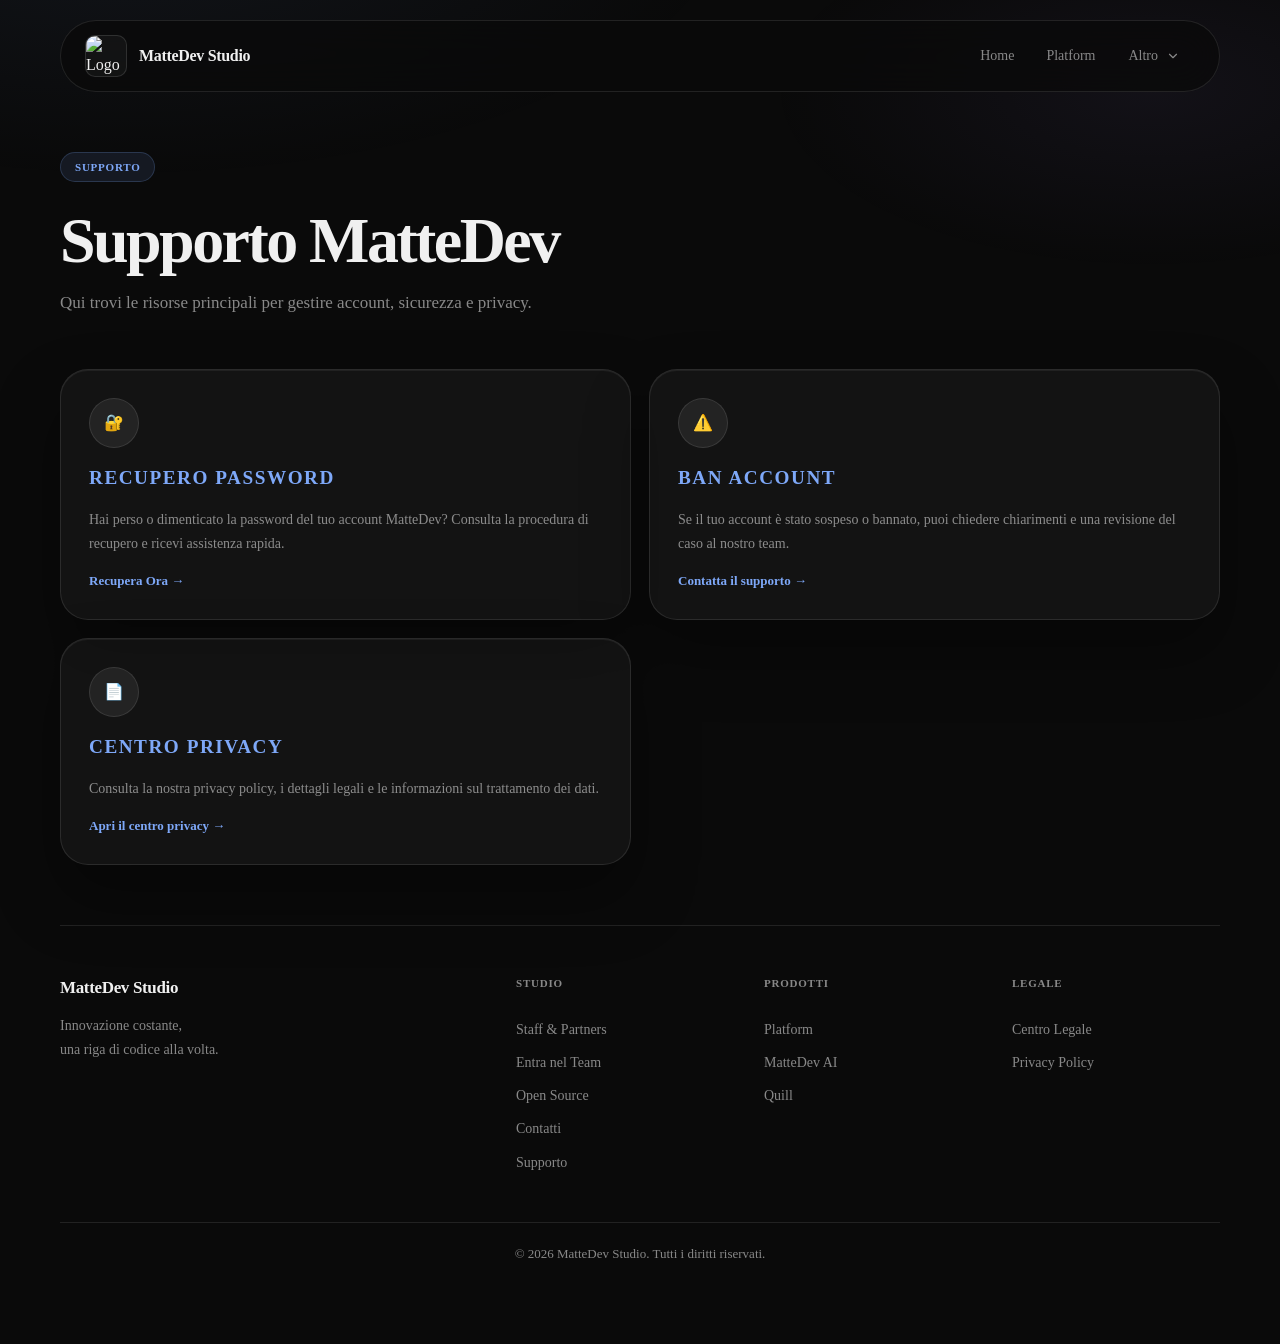
==== support/index.html @ 7cbbc3b3 "General Update" ====
<!DOCTYPE html>
<html lang="it">
<head>
    <meta charset="UTF-8">
    <meta name="viewport" content="width=device-width, initial-scale=1.0">
    <title>Supporto | MatteDev Studio</title>
    <meta name="description" content="Supporto MatteDev Studio: recupero password, Ban Account e Centro Privacy.">
    <link rel="stylesheet" href="/media/style.css">
</head>
<body>
    <nav class="site-nav" aria-label="Navigazione principale">
        <div class="nav-logo" aria-label="MatteDev Studio home">
            <a href="/index.html" class="nav-brand-link" aria-label="Torna alla home di MatteDev Studio">
                <img src="https://media.mattedev.com/img/mlogo.jpg" alt="Logo MatteDev Studio" class="nav-brand-logo" loading="eager">
            </a>
            <span class="nav-brand-text">MatteDev Studio</span>
        </div>
        <div class="nav-links">
            <a href="/index.html">Home</a>
            <a href="https://platform.mattedev.com" target="_blank" rel="noopener noreferrer">Platform</a>
            <details class="nav-dropdown">
                <summary class="nav-dropdown-trigger">
                    <span>Altro</span>
                    <svg class="nav-dropdown-icon" viewBox="0 0 24 24" fill="none" aria-hidden="true">
                        <path d="M6 9l6 6 6-6" stroke="currentColor" stroke-width="2" stroke-linecap="round" stroke-linejoin="round"/>
                    </svg>
                </summary>
                <div class="nav-dropdown-menu">
                    <a href="/pages/servizi.html">Servizi</a>
                    <a href="/pages/staff.html">Staff & Partners</a>
                    <a href="/pages/staffapp.html">Lavora con noi</a>
                    <a href="/pages/contatti.html">Contatti</a>
                    <a href="/support/">Supporto</a>
                </div>
            </details>
        </div>
    </nav>

    <div class="page-shell">
        <main class="support-page">
            <section class="support-hero">
                <span class="kicker">Supporto</span>
                <h1>Supporto MatteDev</h1>
                <p>Qui trovi le risorse principali per gestire account, sicurezza e privacy.</p>
            </section>

            <section class="support-grid">
                <article class="support-card">
                    <span class="support-icon">🔐</span>
                    <h3>Recupero Password</h3>
                    <p>Hai perso o dimenticato la password del tuo account MatteDev? Consulta la procedura di recupero e ricevi assistenza rapida.</p>
                    <a href="https://recovery.mattedev.com/" target="_blank" rel="noopener noreferrer" class="support-link">Recupera Ora →</a>
                </article>

                <article class="support-card">
                    <span class="support-icon">⚠️</span>
                    <h3>Ban Account</h3>
                    <p>Se il tuo account è stato sospeso o bannato, puoi chiedere chiarimenti e una revisione del caso al nostro team.</p>
                    <a href="mailto:official@mattedev.com?subject=Ban%20Account" class="support-link">Contatta il supporto →</a>
                </article>

                <article class="support-card">
                    <span class="support-icon">📄</span>
                    <h3>Centro Privacy</h3>
                    <p>Consulta la nostra privacy policy, i dettagli legali e le informazioni sul trattamento dei dati.</p>
                    <a href="https://privacy.mattedev.com/" target="_blank" rel="noopener noreferrer" class="support-link">Apri il centro privacy →</a>
                </article>
            </section>
        </main>

        <footer class="footer">
            <div class="footer-inner">
                <div class="footer-brand">
                    <div class="footer-logo">MatteDev Studio</div>
                    <p>Innovazione costante,<br>una riga di codice alla volta.</p>
                </div>
                <div class="footer-links-col">
                    <span class="footer-col-title">Studio</span>
                    <a href="/pages/staff.html">Staff & Partners</a>
                    <a href="/pages/staffapp.html">Entra nel Team</a>
                    <a href="https://open.mattedev.com" target="_blank">Open Source</a>
                    <a href="/pages/contatti.html">Contatti</a>
                    <a href="/support/">Supporto</a>
                </div>
                <div class="footer-links-col">
                    <span class="footer-col-title">Prodotti</span>
                    <a href="https://platform.mattedev.com" target="_blank">Platform</a>
                    <a href="https://ai.mattedev.com" target="_blank">MatteDev AI</a>
                    <a href="https://quill.mattedev.com" target="_blank">Quill</a>
                </div>
                <div class="footer-links-col">
                    <span class="footer-col-title">Legale</span>
                    <a href="https://privacy.mattedev.com/" target="_blank">Centro Legale</a>
                    <a href="https://privacy.mattedev.com/privacy.html" target="_blank">Privacy Policy</a>
                </div>
            </div>
            <div class="footer-bottom">
                <p>&copy; 2026 MatteDev Studio. Tutti i diritti riservati.</p>
            </div>
        </footer>
    </div>
</body>
</html>
---- media/style.css ----
/* ═══════════════════════════════════════════════════════
   MatteDev Studio — style.css
   ═══════════════════════════════════════════════════════ */

@import url('./fonts/fonts.css');

/* ── Variables ── */
:root {
    --bg:            #0a0a0a;
    --surface:       rgba(255,255,255,0.04);
    --surface-hover: rgba(255,255,255,0.07);
    --border:        rgba(255,255,255,0.10);
    --border-hover:  rgba(255,255,255,0.20);
    --text:          #f0f0f0;
    --muted:         rgba(240,240,240,0.55);
    --accent:        #7ea8f8;       /* blue-ish */
    --accent-glow:   rgba(126,168,248,0.15);
    --purple:        #a78bfa;
    --purple-glow:   rgba(167,139,250,0.12);
    --green:         #4ade80;
    --radius-sm:     12px;
    --radius-md:     20px;
    --radius-lg:     28px;
    --radius-xl:     36px;
    --shadow-card:   0 1px 0 rgba(255,255,255,0.06) inset,
                     0 32px 64px rgba(0,0,0,0.36);
    --transition:    0.22s cubic-bezier(.25,.8,.25,1);
}

/* ── Reset ── */
*, *::before, *::after { box-sizing: border-box; margin: 0; padding: 0; }
html { scroll-behavior: smooth; }

body {
    font-family: 'Poppins';
    background: var(--bg);
    color: var(--text);
    line-height: 1.65;
    min-height: 100vh;
    overflow-x: hidden;
    -webkit-font-smoothing: antialiased;
}

/* Subtle grain overlay */
body::before {
    content: "";
    position: fixed;
    inset: 0;
    background:
        radial-gradient(ellipse 80% 50% at 10% -10%, rgba(126,168,248,0.07) 0%, transparent 60%),
        radial-gradient(ellipse 60% 40% at 90% 10%, rgba(167,139,250,0.06) 0%, transparent 50%);
    pointer-events: none;
    z-index: 0;
}

a { color: inherit; text-decoration: none; }

/* ── Layout ── */
.page-shell {
    width: min(1160px, calc(100% - 48px));
    margin: 0 auto;
    padding-bottom: 60px;
    position: relative;
    z-index: 1;
}

/* ══════════════════════════════════════════════
   NAV
══════════════════════════════════════════════ */
.site-nav {
    position: fixed;
    top: 20px;
    left: 50%;
    transform: translateX(-50%);
    width: min(1160px, calc(100% - 48px));
    z-index: 100;
    display: flex;
    justify-content: space-between;
    align-items: center;
    gap: 24px;
    padding: 14px 24px;
    border-radius: 999px;
    background: rgba(10,10,10,0.75);
    backdrop-filter: blur(20px);
    -webkit-backdrop-filter: blur(20px);
    border: 1px solid var(--border);
}

.nav-logo {
    display: flex;
    align-items: center;
    gap: 12px;
    color: var(--text);
}

.nav-brand-link {
    display: inline-flex;
    align-items: center;
    justify-content: center;
    width: 42px;
    height: 42px;
    border-radius: 10px;
    background: rgba(255,255,255,0.04);
    border: 1px solid rgba(255,255,255,0.12);
    overflow: hidden;
    flex-shrink: 0;
}

.nav-brand-logo {
    width: 100%;
    height: 100%;
    object-fit: contain;
    display: block;
}

.nav-brand-text {
    font-size: 16px;
    font-weight: 700;
    letter-spacing: -0.02em;
    color: var(--text);
}

.nav-links { display: flex; align-items: center; gap: 4px; }

.nav-links a {
    color: var(--muted);
    font-size: 14px;
    font-weight: 500;
    padding: 7px 14px;
    border-radius: 999px;
    transition: color var(--transition), background var(--transition);
}

.nav-links a:hover { color: var(--text); background: var(--surface-hover); }
.nav-links a.active { color: var(--text); background: var(--surface); }

.nav-dropdown {
    position: relative;
    display: inline-flex;
    align-items: center;
}

.nav-dropdown-trigger {
    display: flex;
    align-items: center;
    gap: 8px;
    color: var(--muted);
    font-size: 14px;
    font-weight: 500;
    padding: 7px 14px;
    border-radius: 999px;
    border: 1px solid transparent;
    background: transparent;
    cursor: pointer;
    list-style: none;
    transition: color var(--transition), background var(--transition), border-color var(--transition);
}

.nav-dropdown-trigger::-webkit-details-marker { display: none; }

.nav-dropdown-trigger:hover,
.nav-dropdown[open] .nav-dropdown-trigger {
    color: var(--text);
    background: var(--surface-hover);
    border-color: var(--border);
}

.nav-dropdown-icon {
    width: 14px;
    height: 14px;
    transition: transform var(--transition);
}

.nav-dropdown[open] .nav-dropdown-icon {
    transform: rotate(180deg);
}

.nav-dropdown-menu {
    position: absolute;
    top: calc(100% + 12px);
    left: 0;
    min-width: 220px;
    padding: 10px;
    border-radius: var(--radius-sm);
    border: 1px solid var(--border);
    background: rgba(10, 10, 10, 0.96);
    box-shadow: var(--shadow-card);
    backdrop-filter: blur(14px);
    -webkit-backdrop-filter: blur(14px);
    display: flex;
    flex-direction: column;
    gap: 4px;
    z-index: 110;
}

.nav-dropdown-menu a {
    color: var(--muted);
    border-radius: 10px;
    padding: 10px 12px;
    font-size: 13px;
    font-weight: 500;
    transition: color var(--transition), background var(--transition);
}

.nav-dropdown-menu a:hover {
    color: var(--text);
    background: var(--surface-hover);
}

/* ══════════════════════════════════════════════
   MAIN
══════════════════════════════════════════════ */
main {
    display: flex;
    flex-direction: column;
    gap: 24px;
    padding-top: calc(20px + 52px + 40px); /* nav offset */
}

/* ══════════════════════════════════════════════
   HERO
══════════════════════════════════════════════ */
.hero {
    display: flex;
    align-items: center;
    justify-content: center;
    min-height: 520px;
    padding: 60px 0 40px;
}

.hero-content {
    width: min(100%, 780px);
    margin: 0 auto;
    text-align: center;
}

.kicker {
    display: inline-flex;
    align-items: center;
    justify-content: center;
    gap: 8px;
    padding: 5px 14px;
    border-radius: 999px;
    background: rgba(126,168,248,0.10);
    border: 1px solid rgba(126,168,248,0.20);
    color: var(--accent);
    font-size: 11px;
    font-weight: 600;
    letter-spacing: 0.07em;
    text-transform: uppercase;
    margin-bottom: 24px;
}

.hero h1 {
    font-size: clamp(4.2rem, 7vw, 7rem);
    font-weight: 800;
    line-height: 0.9;
    letter-spacing: -0.06em;
    color: var(--text);
    margin-bottom: 26px;
}

.hero h1 em {
    font-style: normal;
    background: linear-gradient(135deg, var(--accent) 0%, var(--purple) 100%);
    -webkit-background-clip: text;
    -webkit-text-fill-color: transparent;
    background-clip: text;
}

.hero-sub {
    margin: 0 auto 28px;
    font-size: 19px;
    color: var(--muted);
    max-width: 52ch;
    line-height: 1.7;
}

.hero-tags {
    display: flex;
    flex-wrap: wrap;
    justify-content: center;
    gap: 8px;
    margin: 0 auto 32px;
    max-width: 560px;
}

.hero-tags span {
    padding: 6px 14px;
    border-radius: 999px;
    border: 1px solid var(--border);
    color: var(--muted);
    font-size: 12px;
    font-weight: 500;
}

.hero-actions {
    display: flex;
    justify-content: center;
    align-items: center;
    gap: 12px;
    flex-wrap: wrap;
}

.btn-primary-hero {
    display: inline-flex;
    align-items: center;
    gap: 8px;
    padding: 14px 28px;
    border-radius: 999px;
    background: var(--text);
    color: var(--bg);
    font-size: 14px;
    font-weight: 600;
    transition: opacity var(--transition), transform var(--transition);
}

.btn-primary-hero:hover { opacity: 0.88; transform: translateY(-2px); }

.btn-ghost-hero {
    display: inline-flex;
    align-items: center;
    padding: 14px 24px;
    border-radius: 999px;
    background: var(--surface);
    border: 1px solid var(--border);
    color: var(--muted);
    font-size: 14px;
    font-weight: 500;
    transition: color var(--transition), border-color var(--transition), transform var(--transition);
}

.btn-ghost-hero:hover { color: var(--text); border-color: var(--border-hover); transform: translateY(-2px); }


/* ══════════════════════════════════════════════
   SPOTLIGHT — Platform
══════════════════════════════════════════════ */
.spotlight-section { display: block; }

.spotlight-card {
    display: block;
    position: relative;
    overflow: hidden;
    padding: 52px 56px;
    border-radius: var(--radius-xl);
    background: linear-gradient(135deg, rgba(126,168,248,0.10) 0%, rgba(167,139,250,0.08) 100%);
    border: 1px solid rgba(126,168,248,0.22);
    box-shadow: var(--shadow-card);
    transition: transform var(--transition), border-color var(--transition);
}

.spotlight-card:hover { transform: translateY(-3px); border-color: rgba(126,168,248,0.35); }

.spotlight-glow {
    position: absolute;
    top: -80px; right: -80px;
    width: 380px; height: 380px;
    background: radial-gradient(circle, rgba(126,168,248,0.14) 0%, transparent 70%);
    pointer-events: none;
}

.spotlight-badge {
    display: inline-flex;
    padding: 5px 14px;
    border-radius: 999px;
    background: rgba(126,168,248,0.14);
    border: 1px solid rgba(126,168,248,0.25);
    color: var(--accent);
    font-size: 11px;
    font-weight: 600;
    letter-spacing: 0.07em;
    text-transform: uppercase;
    margin-bottom: 20px;
}

.spotlight-card h2 {
    font-size: clamp(2.2rem, 4vw, 3.4rem);
    font-weight: 800;
    letter-spacing: -0.04em;
    line-height: 1.05;
    color: var(--text);
    margin-bottom: 16px;
}

.spotlight-card p {
    font-size: 16px;
    color: var(--muted);
    max-width: 58ch;
    margin-bottom: 28px;
    line-height: 1.7;
}

.spotlight-cta {
    display: inline-flex;
    align-items: center;
    gap: 8px;
    padding: 12px 22px;
    border-radius: 999px;
    background: rgba(126,168,248,0.14);
    border: 1px solid rgba(126,168,248,0.28);
    color: var(--accent);
    font-size: 14px;
    font-weight: 600;
    transition: background var(--transition), transform var(--transition);
}

.spotlight-card:hover .spotlight-cta { background: rgba(126,168,248,0.22); transform: translateX(4px); }

/* ══════════════════════════════════════════════
   TWO-COL — Event + Open Source
══════════════════════════════════════════════ */
.two-col-section {
    display: grid;
    grid-template-columns: 1fr 1fr;
    gap: 20px;
}

.accent-card {
    display: flex;
    flex-direction: column;
    gap: 14px;
    padding: 36px;
    border-radius: var(--radius-lg);
    border: 1px solid var(--border);
    background: var(--surface);
    box-shadow: var(--shadow-card);
    transition: transform var(--transition), border-color var(--transition), background var(--transition);
    overflow: hidden;
    position: relative;
}

.accent-card:hover { transform: translateY(-3px); background: var(--surface-hover); border-color: var(--border-hover); }

.event-accent {
    background: linear-gradient(160deg, rgba(167,139,250,0.09) 0%, var(--surface) 60%);
    border-color: rgba(167,139,250,0.18);
}

.event-accent:hover { border-color: rgba(167,139,250,0.32); }

.open-accent {
    background: linear-gradient(160deg, rgba(74,222,128,0.07) 0%, var(--surface) 60%);
    border-color: rgba(74,222,128,0.16);
}

.open-accent:hover { border-color: rgba(74,222,128,0.28); }

.accent-top { display: flex; align-items: center; justify-content: space-between; }

.accent-kicker {
    font-size: 11px;
    font-weight: 600;
    text-transform: uppercase;
    letter-spacing: 0.07em;
    color: var(--muted);
}

.event-countdown-chip {
    padding: 4px 12px;
    border-radius: 999px;
    background: rgba(167,139,250,0.16);
    border: 1px solid rgba(167,139,250,0.28);
    color: var(--purple);
    font-size: 12px;
    font-weight: 700;
    letter-spacing: 0.05em;
}

.oss-chip {
    display: inline-flex;
    align-items: center;
    gap: 5px;
    padding: 4px 12px;
    border-radius: 999px;
    background: rgba(74,222,128,0.12);
    border: 1px solid rgba(74,222,128,0.24);
    color: var(--green);
    font-size: 12px;
    font-weight: 600;
}

.accent-card h3 {
    font-size: clamp(1.4rem, 2.4vw, 2rem);
    font-weight: 700;
    letter-spacing: -0.03em;
    line-height: 1.1;
    color: var(--text);
}

.accent-card p { font-size: 14px; color: var(--muted); line-height: 1.65; flex: 1; }

.accent-cta {
    margin-top: 8px;
    font-size: 13px;
    font-weight: 600;
    color: var(--muted);
    transition: color var(--transition), letter-spacing var(--transition);
}

.event-accent:hover .accent-cta { color: var(--purple); }
.open-accent:hover .accent-cta { color: var(--green); }

/* ══════════════════════════════════════════════
   HORIZONTAL CARD — Staff
══════════════════════════════════════════════ */
.horizontal-card-section { display: block; }

.horizontal-card {
    display: flex;
    align-items: center;
    gap: 24px;
    padding: 28px 32px;
    border-radius: var(--radius-lg);
    background: var(--surface);
    border: 1px solid var(--border);
    box-shadow: var(--shadow-card);
    transition: transform var(--transition), background var(--transition), border-color var(--transition);
}

.horizontal-card:hover { transform: translateY(-2px); background: var(--surface-hover); border-color: var(--border-hover); }

.hcard-icon {
    flex-shrink: 0;
    width: 56px; height: 56px;
    border-radius: var(--radius-md);
    background: var(--surface-hover);
    border: 1px solid var(--border);
    display: flex;
    align-items: center;
    justify-content: center;
    color: var(--muted);
}

.hcard-body { flex: 1; min-width: 0; }

.hcard-kicker {
    display: block;
    font-size: 11px;
    font-weight: 600;
    text-transform: uppercase;
    letter-spacing: 0.07em;
    color: var(--muted);
    margin-bottom: 4px;
}

.hcard-body h3 {
    font-size: 1.35rem;
    font-weight: 700;
    letter-spacing: -0.02em;
    color: var(--text);
    margin-bottom: 4px;
}

.hcard-body p { font-size: 14px; color: var(--muted); }

.hcard-arrow {
    flex-shrink: 0;
    width: 44px; height: 44px;
    border-radius: 50%;
    background: var(--surface-hover);
    border: 1px solid var(--border);
    display: flex;
    align-items: center;
    justify-content: center;
    color: var(--muted);
    transition: background var(--transition), color var(--transition), border-color var(--transition), transform var(--transition);
}

.horizontal-card:hover .hcard-arrow {
    background: rgba(255,255,255,0.10);
    border-color: var(--border-hover);
    color: var(--text);
    transform: translateX(4px);
}

/* ══════════════════════════════════════════════
   STORY / TIMELINE CARD
══════════════════════════════════════════════ */
.story-section {
    display: block;
}

.story-card {
    min-height: 330px;
    border-radius: 28px;
    border: 1px solid var(--border);
    background: linear-gradient(135deg, rgba(22,24,30,0.96) 0%, rgba(10,12,16,0.95) 100%);
    box-shadow: var(--shadow-card);
    padding: 34px 44px;
    position: relative;
    overflow: hidden;
}

.story-badge {
    position: relative;
    display: inline-flex;
    align-items: center;
    justify-content: center;
    padding: 6px 14px;
    border-radius: 10px;
    background: rgba(126,168,248,0.14);
    border: 1px solid rgba(126,168,248,0.30);
    color: var(--accent);
    font-size: 11px;
    font-weight: 700;
    letter-spacing: 0.08em;
    text-transform: uppercase;
}

.story-layout {
    position: relative;
    display: grid;
    grid-template-columns: minmax(430px, 2fr) minmax(260px, 1fr);
    align-items: center;
    gap: 40px;
    margin-top: 20px;
}

.story-content {
    max-width: 620px;
}

.story-content h2 {
    font-size: clamp(2.75rem, 4vw, 3.8rem);
    font-weight: 800;
    line-height: 1.14;
    letter-spacing: -0.04em;
    color: var(--text);
    margin-bottom: 14px;
}

.story-content p {
    font-size: 17px;
    line-height: 1.55;
    color: var(--muted);
    max-width: 620px;
}

.story-button {
    display: inline-flex;
    align-items: center;
    justify-content: center;
    width: fit-content;
    margin-top: 22px;
    padding: 12px 22px;
    border-radius: 999px;
    background: var(--text);
    color: var(--bg);
    font-size: 13px;
    font-weight: 800;
    transition: transform var(--transition), opacity var(--transition), background var(--transition);
}

.story-button:hover {
    opacity: 0.88;
    transform: translateY(-2px);
}

.story-image {
    min-height: 190px;
    max-width: 320px;
    border-radius: 22px;
    border: 2px solid var(--text);
    background: transparent;
    display: flex;
    align-items: center;
    justify-content: center;
    color: var(--muted);
    font-size: 13px;
    font-weight: 500;
    opacity: 0.85;
}

.story-image img {
    width: 100%;
    max-width: 280px;
    height: auto;
    object-fit: cover;
    border-radius: 14px;
}

.story-image span {
    text-align: center;
}

/* ══════════════════════════════════════════════
   CONTACT + SUPPORT
══════════════════════════════════════════════ */
.contact-page,
.support-page {
    display: flex;
    flex-direction: column;
    gap: 20px;
}

.contact-hero,
.support-hero {
    padding: 40px 0 10px;
}

.contact-hero h1,
.support-hero h1 {
    font-size: clamp(3rem, 5vw, 4.8rem);
    color: var(--text);
    font-weight: 800;
    letter-spacing: -0.04em;
    line-height: 1.1;
}

.contact-hero p,
.support-hero p {
    color: var(--muted);
    font-size: 17px;
    line-height: 1.7;
    max-width: 720px;
    margin-top: 12px;
}

.contact-grid,
.support-grid {
    display: grid;
    grid-template-columns: repeat(2, minmax(0, 1fr));
    gap: 18px;
    margin-top: 22px;
}

.contact-card,
.support-card {
    padding: 28px;
    border-radius: var(--radius-lg);
    border: 1px solid var(--border);
    background: var(--surface);
    box-shadow: var(--shadow-card);
}

.contact-label,
.support-card h3 {
    color: var(--accent);
    font-size: 12px;
    font-weight: 800;
    letter-spacing: 0.08em;
    text-transform: uppercase;
}

.contact-card p,
.support-card p {
    color: var(--muted);
    font-size: 14px;
    line-height: 1.7;
}

.contact-mail {
    display: block;
    color: var(--text);
    font-size: clamp(1.4rem, 2vw, 2rem);
    font-weight: 700;
    margin: 14px 0;
}

.contact-actions {
    display: flex;
    align-items: center;
    flex-wrap: wrap;
    gap: 12px;
    margin-top: 22px;
}

.support-card {
    display: flex;
    flex-direction: column;
    gap: 14px;
}

.support-icon {
    width: 50px;
    height: 50px;
    border-radius: 50%;
    display: flex;
    align-items: center;
    justify-content: center;
    background: var(--surface-hover);
    border: 1px solid var(--border);
}

.support-card h3 {
    font-size: 1.2rem;
}

.support-link {
    color: var(--accent);
    font-weight: 700;
    font-size: 13px;
    margin-top: auto;
}

.error-lookup {
    display: flex;
    flex-wrap: wrap;
    align-items: center;
    gap: 12px;
    margin-top: 20px;
    color: var(--muted);
}

.error-lookup-title {
    font-weight: 700;
    color: var(--text);
}

.error-lookup-grid {
    display: flex;
    gap: 12px;
    flex-wrap: wrap;
}

.error-lookup-grid a {
    padding: 8px 14px;
    border-radius: 999px;
    border: 1px solid var(--border);
    background: var(--surface);
    color: var(--muted);
}

.error-lookup-grid a:hover {
    color: var(--text);
}

/* ══════════════════════════════════════════════
   ERROR / SUPPORT LOOKUP
══════════════════════════════════════════════ */
.error-lookup {
    display: flex;
    flex-wrap: wrap;
    align-items: center;
    gap: 14px;
    margin-top: 22px;
}

.error-lookup-title {
    color: var(--text);
    font-size: 14px;
    font-weight: 700;
}

.error-lookup-grid {
    display: flex;
    flex-wrap: wrap;
    gap: 12px;
}

.error-lookup-card {
    display: flex;
    align-items: center;
    gap: 8px;
    padding: 10px 14px;
    border-radius: 18px;
    background: var(--surface);
    border: 1px solid var(--border);
    color: var(--muted);
    font-size: 13px;
    font-weight: 700;
    transition: transform var(--transition), border-color var(--transition), color var(--transition), background var(--transition);
}

.error-lookup-card:hover {
    color: var(--text);
    background: var(--surface-hover);
    border-color: var(--border-hover);
    transform: translateY(-2px);
}

.error-card-icon {
    width: 26px;
    height: 26px;
    border-radius: 50%;
    display: inline-flex;
    align-items: center;
    justify-content: center;
    background: var(--surface-hover);
    color: var(--accent);
}

/* ══════════════════════════════════════════════
   PROJECTS
══════════════════════════════════════════════ */
.projects-section {
    display: flex;
    flex-direction: column;
    gap: 28px;
    padding-top: 40px;
}

.projects-grid {
    display: grid;
    grid-template-columns: repeat(3, minmax(0, 1fr));
    gap: 16px;
}

.project-card {
    display: flex;
    flex-direction: column;
    gap: 14px;
    padding: 28px;
    border-radius: var(--radius-lg);
    border: 1px solid var(--border);
    background: var(--surface);
    box-shadow: var(--shadow-card);
    min-height: 210px;
    transition: transform var(--transition), background var(--transition), border-color var(--transition);
}

.project-card:hover {
    transform: translateY(-4px);
    background: var(--surface-hover);
    border-color: var(--border-hover);
}

.project-card-tag {
    align-self: flex-start;
    display: inline-flex;
    padding: 5px 12px;
    border-radius: 999px;
    background: rgba(126,168,248,0.10);
    border: 1px solid rgba(126,168,248,0.20);
    color: var(--accent);
    font-size: 11px;
    font-weight: 700;
    letter-spacing: 0.07em;
    text-transform: uppercase;
}

.project-card h3 {
    font-size: clamp(1.2rem, 2vw, 1.8rem);
    font-weight: 700;
    color: var(--text);
    letter-spacing: -0.03em;
}

.project-card p {
    font-size: 14px;
    color: var(--muted);
    line-height: 1.65;
    flex: 1;
}

.project-card-link {
    font-size: 13px;
    font-weight: 700;
    color: var(--muted);
    transition: color var(--transition);
}

.project-card:hover .project-card-link { color: var(--accent); }

.platform-card {
    background: linear-gradient(160deg, rgba(126,168,248,0.08) 0%, var(--surface) 100%);
}

.ai-card {
    background: linear-gradient(160deg, rgba(167,139,250,0.08) 0%, var(--surface) 100%);
}

.quill-card {
    background: linear-gradient(160deg, rgba(74,222,128,0.08) 0%, var(--surface) 100%);
}

/* ══════════════════════════════════════════════
   RESPONSIVE STORY / PROJECTS
══════════════════════════════════════════════ */
@media (max-width: 900px) {
    .story-grid { grid-template-columns: 1fr; }
    .projects-grid { grid-template-columns: 1fr; }
}

/* ══════════════════════════════════════════════
   SERVICES
══════════════════════════════════════════════ */
.services-section { display: flex; flex-direction: column; gap: 28px; }

.services-header { text-align: center; }

.services-header h2 {
    font-size: clamp(1.8rem, 3vw, 2.6rem);
    font-weight: 700;
    letter-spacing: -0.04em;
    color: var(--text);
    margin-top: 12px;
}

.services-grid {
    display: grid;
    grid-template-columns: repeat(3, 1fr);
    gap: 16px;
}

.services-page-hero {
    text-align: center;
    max-width: 820px;
    margin: 0 auto 36px;
    padding-top: 28px;
}

.services-rotating-title {
    display: flex;
    flex-direction: column;
    align-items: center;
    justify-content: center;
    gap: 10px;
    font-size: clamp(3rem, 6vw, 5rem);
    line-height: 0.92;
    letter-spacing: -0.06em;
    margin-bottom: 18px;
}

.services-rotating-static {
    display: block;
    width: 100%;
}

.services-rotating-wrapper {
    position: relative;
    display: inline-flex;
    justify-content: center;
    align-items: center;
    min-height: 1.1em;
    color: var(--accent);
    text-align: center;
}

.services-rotating-word {
    position: absolute;
    inset: 0;
    opacity: 0;
    transform: translateY(16px);
    transition: opacity 0.7s ease, transform 0.7s ease;
    pointer-events: none;
    white-space: nowrap;
}

.services-rotating-word.is-visible {
    position: relative;
    opacity: 1;
    transform: translateY(0);
}

.services-page-hero p {
    font-size: 1.1rem;
    color: var(--muted);
    line-height: 1.7;
    max-width: 60ch;
    margin: 0 auto;
}

.services-page-grid {
    display: grid;
    grid-template-columns: repeat(3, minmax(0, 1fr));
    gap: 22px;
    margin-top: 18px;
}

.service-feature-card {
    display: flex;
    flex-direction: column;
    gap: 14px;
    padding: 28px;
    border-radius: var(--radius-lg);
    background: var(--surface);
    border: 1px solid var(--border);
    box-shadow: var(--shadow-card);
    transition: transform var(--transition), border-color var(--transition), background var(--transition);
}

.service-feature-card:hover {
    background: var(--surface-hover);
    border-color: var(--border-hover);
    transform: translateY(-4px);
}

.service-feature-card h2 {
    font-size: clamp(1.5rem, 2vw, 2rem);
    font-weight: 700;
    letter-spacing: -0.04em;
    color: var(--text);
}

.service-feature-card p {
    font-size: 0.98rem;
    color: var(--muted);
    line-height: 1.7;
    flex: 1;
}

.sw-meta {
    display: flex;
    flex-wrap: wrap;
    gap: 8px;
    margin-top: 6px;
}

.sw-badge {
    display: inline-flex;
    align-items: center;
    gap: 6px;
    padding: 5px 10px;
    border-radius: 999px;
    background: rgba(255,255,255,0.04);
    border: 1px solid var(--border);
    color: var(--muted);
    font-size: 11px;
    font-weight: 600;
}

.sw-badge svg {
    width: 11px;
    height: 11px;
}

.a-txt {
    display: inline-flex;
    align-items: center;
    color: var(--accent);
    font-size: 0.92rem;
    font-weight: 600;
    margin-top: 4px;
}

.btn-download {
    display: inline-flex;
    align-items: center;
    justify-content: center;
    gap: 8px;
    width: fit-content;
    padding: 12px 18px;
    border-radius: 999px;
    background: var(--text);
    color: var(--bg);
    font-size: 0.92rem;
    font-weight: 700;
    transition: transform var(--transition), opacity var(--transition);
}

.btn-download:hover {
    opacity: 0.9;
    transform: translateY(-2px);
}

.service-card {
    display: flex;
    flex-direction: column;
    gap: 12px;
    padding: 28px;
    border-radius: var(--radius-lg);
    background: var(--surface);
    border: 1px solid var(--border);
    box-shadow: var(--shadow-card);
    transition: transform var(--transition), background var(--transition), border-color var(--transition);
}

.service-card:hover { transform: translateY(-4px); background: var(--surface-hover); border-color: var(--border-hover); }

.service-icon-wrap {
    width: 52px; height: 52px;
    border-radius: var(--radius-sm);
    background: var(--surface-hover);
    border: 1px solid var(--border);
    display: flex;
    align-items: center;
    justify-content: center;
    overflow: hidden;
    flex-shrink: 0;
}

.service-logo { width: 36px; height: 36px; object-fit: contain; }

.service-card h4 {
    font-size: 1.05rem;
    font-weight: 600;
    color: var(--text);
    letter-spacing: -0.01em;
}

.service-card p { font-size: 13.5px; color: var(--muted); line-height: 1.6; flex: 1; }

.service-link {
    font-size: 13px;
    font-weight: 600;
    color: var(--muted);
    transition: color var(--transition);
}

.service-card:hover .service-link { color: var(--accent); }

.service-more { border-style: dashed; }

/* ══════════════════════════════════════════════
   CTA SECTION
══════════════════════════════════════════════ */
.cta-section {
    border-radius: var(--radius-xl);
    background: var(--surface);
    border: 1px solid var(--border);
    padding: 64px 40px;
    text-align: center;
    box-shadow: var(--shadow-card);
}

.cta-inner { max-width: 500px; margin: 0 auto; display: flex; flex-direction: column; align-items: center; gap: 14px; }

.cta-inner h2 {
    font-size: clamp(1.8rem, 3vw, 2.8rem);
    font-weight: 800;
    letter-spacing: -0.04em;
    color: var(--text);
}

.cta-inner p { font-size: 16px; color: var(--muted); }

/* ══════════════════════════════════════════════
   FOOTER
══════════════════════════════════════════════ */
.footer {
    margin-top: 60px;
    padding-top: 48px;
    border-top: 1px solid var(--border);
}

.footer-inner {
    display: grid;
    grid-template-columns: 2fr 1fr 1fr 1fr;
    gap: 40px;
    margin-bottom: 48px;
}

.footer-logo {
    font-size: 17px;
    font-weight: 700;
    letter-spacing: -0.02em;
    color: var(--text);
    margin-bottom: 12px;
}

.footer-brand p { font-size: 14px; color: var(--muted); line-height: 1.7; }

.footer-col-title {
    display: block;
    font-size: 11px;
    font-weight: 600;
    text-transform: uppercase;
    letter-spacing: 0.07em;
    color: var(--muted);
    margin-bottom: 16px;
}

.footer-links-col {
    display: flex;
    flex-direction: column;
    gap: 10px;
}

.footer-links-col a {
    font-size: 14px;
    color: var(--muted);
    transition: color var(--transition);
}

.footer-links-col a:hover { color: var(--text); }

.footer-bottom {
    padding: 20px 0;
    border-top: 1px solid var(--border);
    text-align: center;
}

.footer-bottom p { font-size: 13px; color: var(--muted); }

/* ══════════════════════════════════════════════
   RESPONSIVE
══════════════════════════════════════════════ */
@media (max-width: 900px) {
    .hero { min-height: auto; padding: 40px 0 20px; }
    .two-col-section { grid-template-columns: 1fr; }
    .footer-inner { grid-template-columns: 1fr 1fr; gap: 32px; }
    .spotlight-card { padding: 36px 32px; }
}

@media (max-width: 700px) {
    .page-shell { width: calc(100% - 32px); }
    .site-nav { width: calc(100% - 32px); padding: 12px 18px; }
    .nav-links { gap: 2px; }
    .nav-links a { font-size: 13px; padding: 6px 10px; }
    main { gap: 16px; padding-top: calc(20px + 48px + 24px); }
    .services-grid { grid-template-columns: 1fr; }
    .services-page-grid { grid-template-columns: 1fr; }
    .hero h1 { font-size: clamp(2.6rem, 12vw, 3.8rem); }
    .hero-sub { font-size: 15px; }
    .hero-actions { flex-direction: column; }
    .btn-primary-hero, .btn-ghost-hero { width: 100%; justify-content: center; }
    .horizontal-card { flex-direction: column; align-items: flex-start; }
    .footer-inner { grid-template-columns: 1fr; gap: 24px; }
    .spotlight-card { padding: 28px 24px; }
    .cta-section { padding: 44px 24px; }
}

@media (max-width: 480px) {
    .site-nav { flex-direction: column; gap: 10px; border-radius: 20px; }
    .nav-links { flex-wrap: wrap; justify-content: center; }
    .nav-brand-text { font-size: 14px; }
    .nav-brand-link { width: 36px; height: 36px; }
    .hero { padding-top: 24px; }
    .hero-content { width: 100%; }
    .kicker { margin-bottom: 18px; }
    .hero h1 { margin-bottom: 18px; }
    .services-page-hero h1 { font-size: clamp(2.5rem, 14vw, 4rem); }
    .services-page-grid { grid-template-columns: 1fr; }
    .service-feature-card { padding: 22px; }
    .accent-card { padding: 24px; }
    .service-card { padding: 22px; }
    .two-col-section { gap: 12px; }
}

/* ══════════════════════════════════════════════
   TIMELINE PAGE
══════════════════════════════════════════════ */
.timeline-page-hero {
    padding: 90px 20px 20px;
    text-align: center;
}

.timeline-title {
    font-size: clamp(3rem, 5vw, 4rem);
    font-weight: 800;
    line-height: 1;
    color: var(--text);
    letter-spacing: -0.04em;
}

.timeline-lede {
    color: var(--muted);
    font-size: 16px;
    line-height: 1.7;
    max-width: 620px;
    margin: 18px auto 0;
}

.timeline-board {
    display: flex;
    flex-direction: column;
    gap: 16px;
    padding: 40px 0;
    border-top: 1px solid var(--border);
}

.timeline-item {
    display: grid;
    grid-template-columns: 160px minmax(0, 1fr);
    gap: 24px;
    align-items: center;
    padding: 24px 0;
    border-bottom: 1px solid var(--border);
}

.timeline-year {
    display: inline-flex;
    align-items: center;
    justify-content: center;
    width: fit-content;
    padding: 6px 14px;
    border-radius: 999px;
    background: rgba(126,168,248,0.10);
    border: 1px solid rgba(126,168,248,0.24);
    color: var(--accent);
    font-size: 11px;
    font-weight: 800;
    letter-spacing: 0.08em;
    text-transform: uppercase;
}

.timeline-content h3 {
    font-size: clamp(1.4rem, 2vw, 2rem);
    color: var(--text);
    font-weight: 700;
    letter-spacing: -0.03em;
}

.timeline-content p {
    color: var(--muted);
    font-size: 14px;
    line-height: 1.65;
    margin-top: 10px;
}

/* ══════════════════════════════════════════════
   PROJECTS PAGE
══════════════════════════════════════════════ */
.staff-section { padding: 40px 20px; max-width: 1200px; margin: auto; }
.staff-grid { display: grid; grid-template-columns: repeat(auto-fit, minmax(250px, 1fr)); gap: 20px; margin-top: 20px; }
.staff-card { background: rgba(255,255,255,0.05); padding: 25px; border-radius: 20px; text-align: center; border: 1px solid rgba(255,255,255,0.1); }
.staff-card img { width: 80px; height: 80px; border-radius: 50%; margin-bottom: 15px; border: 2px solid #fff; }
.partner-badge { display: inline-block; padding: 5px 12px; border-radius: 12px; font-size: 0.8rem; background: #3498db; margin-top: 10px; }

.in-dev, .evidenza { display: inline-block; background: rgba(255,193,7,0.2); color: #ffc107; padding: 6px 14px; border-radius: 20px; font-size: 12px; font-weight: 600; text-transform: uppercase; letter-spacing: 0.5px; margin-bottom: 15px; }
.evidenza { padding: 2px 8px; font-size: 11px; }

.tech-stack { display: flex; flex-wrap: wrap; gap: 8px; margin-bottom: 25px; }
.tech-stack span { background: rgba(255,255,255,0.10); padding: 6px 14px; border-radius: 20px; font-size: 13px; font-weight: 500; color: rgba(255,255,255,0.8); }

.project-links { display: flex; flex-wrap: wrap; gap: 12px; margin-top: auto; }

.btn-primary {
    background: rgba(255,255,255,0.15);
    border: 1px solid rgba(255,255,255,0.2);
    color: #fff;
    padding: 12px 24px;
    border-radius: 25px;
    font-weight: 500;
    font-size: 14px;
    transition: all 0.3s ease;
    display: inline-block;
}
.btn-primary:hover { background: rgba(255,255,255,0.25); transform: translateY(-2px); }

.btn-secondary {
    background: transparent;
    border: 1px solid rgba(255,255,255,0.3);
    color: rgba(255,255,255,0.8);
    padding: 12px 24px;
    border-radius: 25px;
    font-weight: 500;
    font-size: 14px;
    transition: all 0.3s ease;
    display: inline-block;
}
.btn-secondary:hover { background: rgba(255,255,255,0.1); color: #fff; transform: translateY(-2px); }

/* ══════════════════════════════════════════════
   TITOLI STAFF
══════════════════════════════════════════════ */

.staff-h1 {
    width: 100%;
    text-align: center;
    font-size: clamp(4rem, 10vw, 8rem);
    font-weight: 800;
    letter-spacing: -3px;
    margin-top: 140px; /* distanza dalla navbar/isola */
    margin-bottom: 20px;
    line-height: 1;
    position: relative;
    z-index: 2;
}
.staff-p {
    width: 100%;
    text-align: center;
    font-size: clamp(1.1rem, 2vw, 1.5rem);
    color: rgba(255, 255, 255, 0.72);
    margin-top: -5px;
    margin-bottom: 50px;
    font-weight: 400;
    letter-spacing: 0.5px;
}
/* ══════════════════════════════════════════════
   POPUP
══════════════════════════════════════════════ */
.popup-overlay {
    display: none;
    position: fixed;
    inset: 0;
    background: rgba(0, 0, 0, 0.6);
    backdrop-filter: blur(8px);
    -webkit-backdrop-filter: blur(8px);
    z-index: 1000;
    justify-content: center;
    align-items: center;
}

.popup-content {
    background: var(--surface);
    border: 1px solid var(--border-hover);
    box-shadow: var(--shadow-card);
    padding: 32px;
    border-radius: var(--radius-lg);
    text-align: center;
    max-width: 400px;
    width: 90%;
}

.popup-content h3 {
    margin-top: 0;
    font-size: 1.2rem;
    font-weight: 700;
    letter-spacing: -0.02em;
    color: var(--text);
    margin-bottom: 10px;
}

.popup-content p {
    color: var(--muted);
    font-size: 14px;
    margin-bottom: 24px;
    line-height: 1.65;
}

.popup-buttons {
    display: flex;
    justify-content: center;
    gap: 12px;
}

.popup-buttons button {
    padding: 10px 22px;
    border: 1px solid var(--border);
    border-radius: 999px;
    cursor: pointer;
    font-weight: 600;
    font-size: 14px;
    font-family: 'Poppins', sans-serif;
    transition: background var(--transition), color var(--transition), border-color var(--transition), transform var(--transition);
}

.btn-cancel {
    background: var(--surface-hover);
    color: var(--muted);
}

.btn-cancel:hover {
    background: rgba(255, 255, 255, 0.10);
    color: var(--text);
    border-color: var(--border-hover);
    transform: translateY(-2px);
}

.btn-confirm {
    background: rgba(248, 113, 113, 0.15);
    border-color: rgba(248, 113, 113, 0.28);
    color: #f87171;
}

.btn-confirm:hover {
    background: rgba(248, 113, 113, 0.25);
    border-color: rgba(248, 113, 113, 0.45);
    transform: translateY(-2px);
}

.btn-link {
    display: inline-flex;
    align-items: center;
    padding: 10px 22px;
    border-radius: 999px;
    background: var(--surface);
    border: 1px solid var(--border);
    color: var(--muted);
    font-weight: 600;
    font-size: 14px;
    margin-top: 10px;
    transition: color var(--transition), border-color var(--transition), background var(--transition), transform var(--transition);
}

.btn-link:hover {
    color: var(--text);
    border-color: var(--border-hover);
    background: var(--surface-hover);
    transform: translateY(-2px);
}
/* Container del visual nella Hero (mantiene lo spazio a destra) */
.hero-visual {
    display: flex;
    justify-content: center;
    align-items: center;
    width: 100%;
    min-height: 450px; /* Adeguato all'altezza dei testi a sinistra */
    color : #ff000000 !important; /* Nasconde il quadrato stonato del logo originale */ 
}

/* Il logo singolo, pulito e smussato */
.hero-logo-clean {
    width: 100%;
    max-width: 420px;       /* Dimensione massima ottimale nella hero */
    height: auto;
    aspect-ratio: 1 / 1;    /* Mantiene le proporzioni quadrate del file originale */
    object-fit: contain;
    
    border-radius: 24px;    /* Arrotondamento dei lati (puoi aumentarlo o diminuirlo) */
    
    box-shadow: 0 20px 40px rgba(0, 0, 0, 0.3); /* Un'ombra leggera per dare profondità */
}

/* ══════════════════════════════════════════════
   STAFF APPLICATION PAGE
══════════════════════════════════════════════ */
.staffapp-hero {
    padding: 80px 0 40px;
    display: grid;
    grid-template-columns: 1fr 420px;
    gap: 32px;
    align-items: center;
}
.staffapp-hero h1 {
    font-size: clamp(2.6rem, 6vw, 4.2rem);
    line-height: 1.02;
    margin-bottom: 10px;
}
.staffapp-hero .hero-animated { display: inline-block; background-clip: text; -webkit-background-clip: text; }
.stat-block { font-size: 14px; }
.big-hero { font-size: clamp(2.8rem, 6vw, 4.6rem); font-weight: 900; }
.accent-text { background: linear-gradient(90deg,var(--accent),var(--purple)); background-clip: text; -webkit-background-clip: text; -webkit-text-fill-color: transparent; }
.hero-left .hero-desc { font-size: 1.05rem; margin-top: 10px; }
.hero-cta-row { display:flex; gap:16px; align-items:center; margin-top:14px; }
.pill-muted { background: rgba(255,255,255,0.03); padding:8px 14px; border-radius:999px; color:var(--muted); font-weight:700; }
.staffapp-hero .hero-desc { color: var(--muted); margin-bottom: 22px; max-width: 52ch; }

.roles-grid {
    display: grid;
    grid-template-columns: repeat(auto-fit, minmax(220px, 1fr));
    gap: 18px;
    margin-top: 28px;
}
.role-card {
    padding: 20px;
    border-radius: var(--radius-md);
    background: linear-gradient(180deg, rgba(255,255,255,0.02), rgba(255,255,255,0.01));
    border: 1px solid var(--border);
    transition: transform var(--transition), box-shadow var(--transition), border-color var(--transition);
}
.role-card:hover { transform: translateY(-6px); box-shadow: 0 12px 30px rgba(0,0,0,0.45); border-color: var(--border-hover); }
.role-emoji { font-size: 1.6rem; margin-bottom: 8px; display: inline-block; }
.role-title { font-weight: 700; color: var(--text); margin-bottom: 8px; }
.role-desc { color: var(--muted); font-size: 14px; }

/* Make role cards pop with subtle gradient and glow */
.role-card { background: linear-gradient(180deg, rgba(255,255,255,0.02), rgba(126,168,248,0.02)); border: 1px solid rgba(126,168,248,0.06); }
.role-card:hover { box-shadow: 0 18px 40px rgba(126,168,248,0.06); }

/* Feature panel on hero right */
.feature-panel { background: linear-gradient(180deg, rgba(255,255,255,0.02), rgba(255,255,255,0.01)); border-radius: 18px; padding: 18px; border: 1px solid rgba(126,168,248,0.06); box-shadow: 0 18px 40px rgba(0,0,0,0.55); display:flex; flex-direction:column; gap:12px; align-items:stretch; }
.panel-top { display:flex; justify-content:space-between; align-items:center; gap:10px; }
.panel-kicker { font-size:12px; color:var(--muted); font-weight:700; }
.panel-badges { display:flex; gap:8px; }
.panel-badges .pill { background: rgba(255,255,255,0.04); padding:6px 10px; border-radius:999px; color:var(--muted); font-weight:700; font-size:12px; }
.panel-visual { display:flex; justify-content:center; align-items:center; padding:12px; }
.panel-footer { display:flex; justify-content:flex-end; }
.apply-cta.small { padding:10px 14px; font-size:13px; }

/* Process grid */
.process-section h2 { margin-bottom:18px; }
.process-grid { display:grid; grid-template-columns: repeat(auto-fit, minmax(260px, 1fr)); gap:18px; justify-items: center; justify-content: center; max-width: 980px; margin: 0 auto; }
.process-step { background: var(--surface); padding:18px; border-radius:14px; border:1px solid var(--border); text-align:left; }
.process-step { text-align:center; }
.process-step .step-num { font-weight:800; color:var(--accent); margin-bottom:8px; }

@media (max-width:900px) {
    .staffapp-hero { grid-template-columns: 1fr; }
    .process-grid { grid-template-columns: 1fr 1fr; }
}

/* Center texts for staffapp page */
.staffapp-page main { text-align: center; }
.staffapp-page .hero-left, .staffapp-page .hero-right, .staffapp-page .roles-grid .role-card, .staffapp-page .process-step, .staffapp-page .requirements { text-align: center; }
.staffapp-page .requirements { display:flex; justify-content:center; flex-wrap:wrap; gap:10px; }
.staffapp-page .roles-grid { justify-items: center; }
.staffapp-page .role-card { margin: 0 auto; }

/* Narrow the page shell slightly for a centered hero on this page */
.staffapp-page .page-shell { width: min(980px, calc(100% - 48px)); }
.staffapp-page .hero-left { max-width: 820px; margin: 0 auto; display:flex; flex-direction:column; align-items:center; }

/* Force single-column hero on the staffapp page so everything centers */
.staffapp-page .staffapp-hero { grid-template-columns: 1fr !important; }

/* Center the nav and footer on the staffapp page only */
.staffapp-page .site-nav { justify-content: center; }
.staffapp-page .site-nav .nav-links { justify-content: center; gap: 18px; }
.staffapp-page .site-nav .nav-logo { margin-right: 12px; }

/* Footer uses default site styles; no staffapp-specific overrides */

.requirements { margin-top: 28px; display: grid; gap: 10px; }
.req-badge { display: inline-flex; gap: 10px; align-items: center; padding: 10px 14px; border-radius: 12px; background: rgba(255,255,255,0.03); border: 1px solid rgba(255,255,255,0.04); color: var(--muted); font-weight: 600; }

.apply-cta { display: inline-flex; align-items: center; gap: 10px; padding: 16px 28px; border-radius: 999px; background: linear-gradient(90deg,var(--accent),var(--purple)); color: #061025; font-weight: 800; font-size: 16px; border: none; box-shadow: 0 10px 30px rgba(126,168,248,0.12); transition: transform var(--transition), box-shadow var(--transition); }
.apply-cta:hover { transform: translateY(-4px); box-shadow: 0 18px 40px rgba(126,168,248,0.18); }

/* ══════════════════════════════════════════════
   VOLUNTEER POPUP (BOTTOM-RIGHT)
══════════════════════════════════════════════ */
.volunteer-popup {
    position: fixed;
    right: 24px;
    bottom: 24px;
    max-width: 360px;
    width: calc(100% - 48px);
    background: linear-gradient(180deg, rgba(6,8,20,0.96), rgba(10,10,10,0.98));
    border: 1px solid rgba(126,168,248,0.12);
    padding: 20px 18px;
    border-radius: 16px;
    box-shadow: 0 8px 30px rgba(2,6,23,0.6), 0 0 40px rgba(126,168,248,0.08), 0 0 12px rgba(167,139,250,0.04);
    z-index: 9999;
    display: none;
    transform: translateX(20px) translateY(6px) scale(0.98);
    opacity: 0;
    transition: transform 0.4s cubic-bezier(.2,.9,.2,1), opacity 0.32s ease;
}
.volunteer-popup.show { display: block; transform: translateX(0) translateY(0) scale(1); opacity: 1; }
.volunteer-popup .vp-title { font-weight: 800; color: var(--text); margin-bottom: 6px; }
.volunteer-popup .vp-sub { color: var(--muted); font-size: 14px; margin-bottom: 12px; }
.volunteer-popup .vp-actions { display: flex; gap: 8px; align-items: center; }
.volunteer-popup .vp-cta { flex: 1; padding: 12px 14px; border-radius: 12px; background: linear-gradient(90deg,var(--accent),var(--purple)); color: #061025; font-weight: 800; text-align: center; box-shadow: 0 8px 30px rgba(126,168,248,0.12); }
.volunteer-popup .vp-cta:hover { transform: translateY(-3px); }
.volunteer-popup .vp-close { position: absolute; top: 8px; right: 10px; background: transparent; border: none; color: var(--muted); font-size: 20px; cursor: pointer; padding: 6px; border-radius: 8px; }
.volunteer-popup .vp-close:focus { outline: 2px solid rgba(126,168,248,0.14); }

/* small glow accent */
.volunteer-popup::after { content: ''; position: absolute; inset: -8px; border-radius: 18px; pointer-events: none; box-shadow: 0 12px 40px rgba(126,168,248,0.06); }

/* Animations */
.fade-in-up { transform: translateY(8px); opacity: 0; animation: fadeUp 0.6s forwards ease-out; }
@keyframes fadeUp { to { transform: translateY(0); opacity: 1; } }

@media (max-width: 700px) {
    .staffapp-hero { grid-template-columns: 1fr; }
    .volunteer-popup { right: 12px; left: 12px; max-width: none; bottom: 12px; }
}
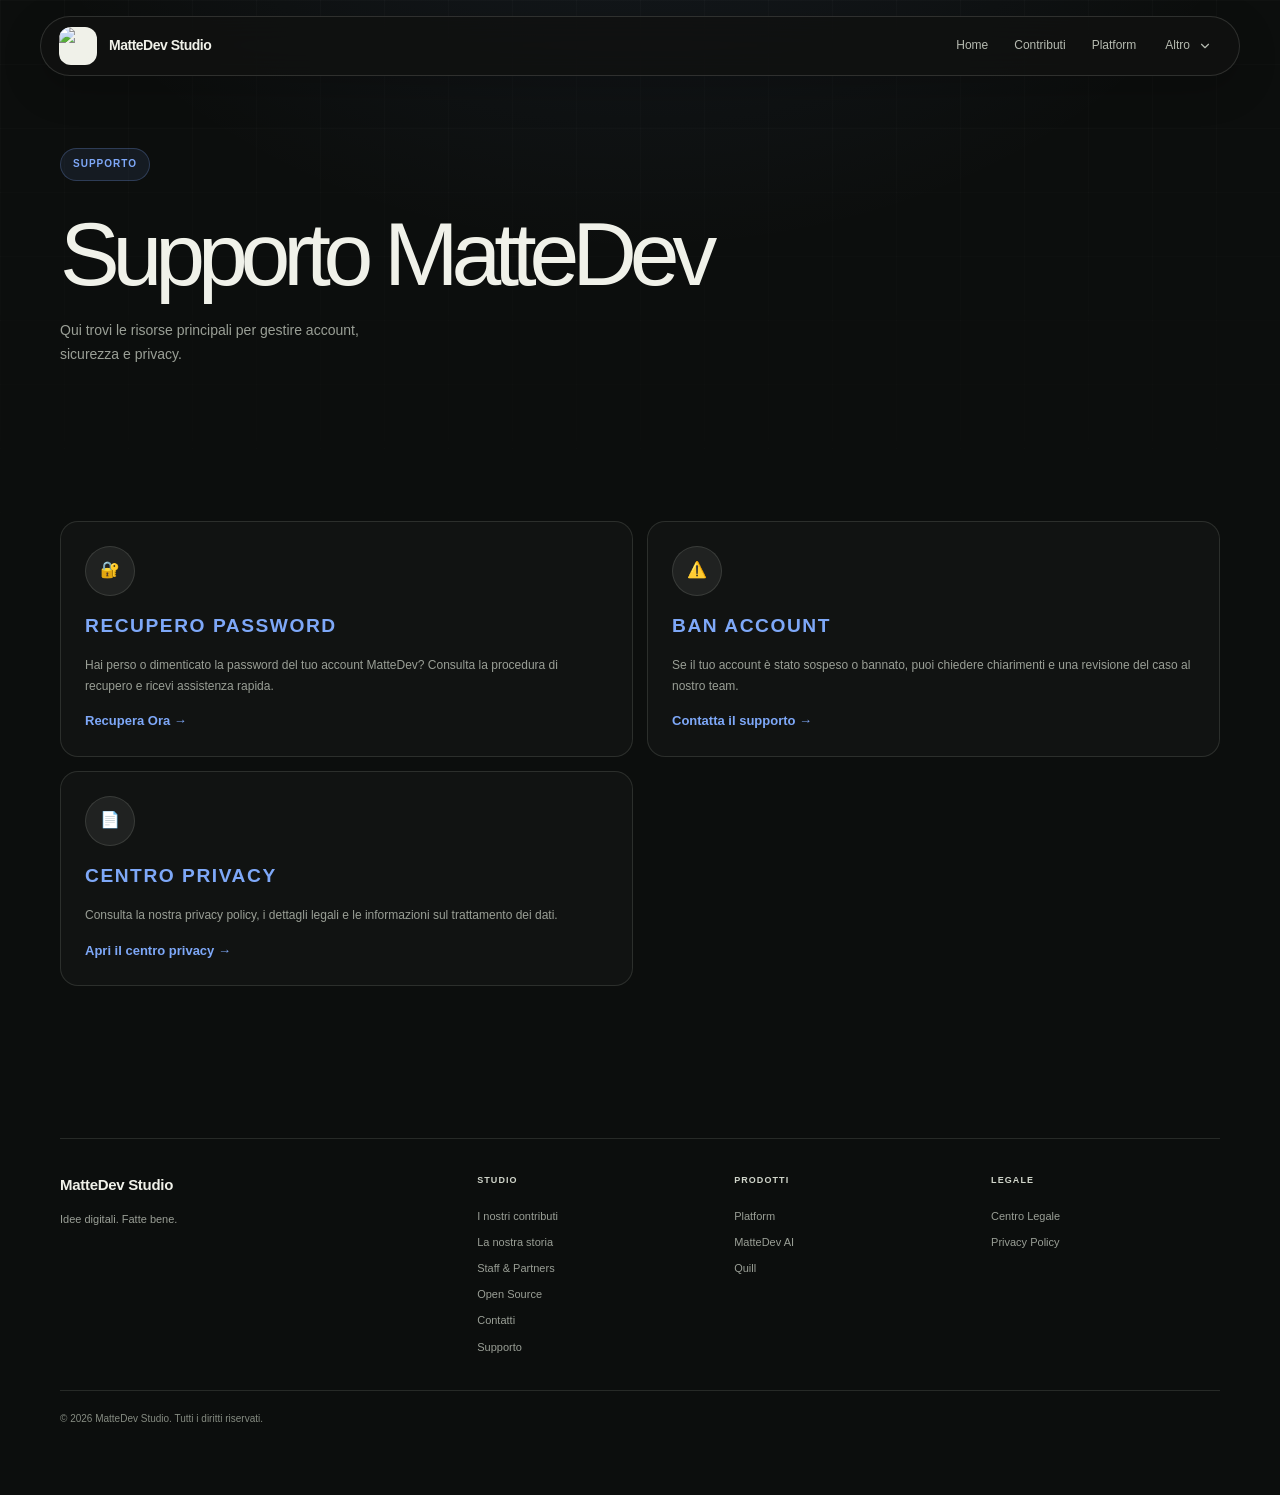
==== commit 729539b4: "New Graphics! - Finally finished timeline page - New Design -New 404" ====
--- a/support/index.html
+++ b/support/index.html
@@ -17,6 +17,7 @@
         </div>
         <div class="nav-links">
             <a href="/index.html">Home</a>
+            <a href="/pages/contributi.html">Contributi</a>
             <a href="https://platform.mattedev.com" target="_blank" rel="noopener noreferrer">Platform</a>
             <details class="nav-dropdown">
                 <summary class="nav-dropdown-trigger">
@@ -27,8 +28,8 @@
                 </summary>
                 <div class="nav-dropdown-menu">
                     <a href="/pages/servizi.html">Servizi</a>
+                    <a href="/pages/timeline.html">La nostra storia</a>
                     <a href="/pages/staff.html">Staff & Partners</a>
-                    <a href="/pages/staffapp.html">Lavora con noi</a>
                     <a href="/pages/contatti.html">Contatti</a>
                     <a href="/support/">Supporto</a>
                 </div>
@@ -72,26 +73,27 @@
             <div class="footer-inner">
                 <div class="footer-brand">
                     <div class="footer-logo">MatteDev Studio</div>
-                    <p>Innovazione costante,<br>una riga di codice alla volta.</p>
+                    <p>Idee digitali. Fatte bene.</p>
                 </div>
                 <div class="footer-links-col">
                     <span class="footer-col-title">Studio</span>
+                    <a href="/pages/contributi.html">I nostri contributi</a>
+                    <a href="/pages/timeline.html">La nostra storia</a>
                     <a href="/pages/staff.html">Staff & Partners</a>
-                    <a href="/pages/staffapp.html">Entra nel Team</a>
-                    <a href="https://open.mattedev.com" target="_blank">Open Source</a>
+                    <a href="https://open.mattedev.com" target="_blank" rel="noopener noreferrer">Open Source</a>
                     <a href="/pages/contatti.html">Contatti</a>
                     <a href="/support/">Supporto</a>
                 </div>
                 <div class="footer-links-col">
                     <span class="footer-col-title">Prodotti</span>
-                    <a href="https://platform.mattedev.com" target="_blank">Platform</a>
-                    <a href="https://ai.mattedev.com" target="_blank">MatteDev AI</a>
-                    <a href="https://quill.mattedev.com" target="_blank">Quill</a>
+                    <a href="https://platform.mattedev.com" target="_blank" rel="noopener noreferrer">Platform</a>
+                    <a href="https://ai.mattedev.com" target="_blank" rel="noopener noreferrer">MatteDev AI</a>
+                    <a href="https://quill.mattedev.com" target="_blank" rel="noopener noreferrer">Quill</a>
                 </div>
                 <div class="footer-links-col">
                     <span class="footer-col-title">Legale</span>
-                    <a href="https://privacy.mattedev.com/" target="_blank">Centro Legale</a>
-                    <a href="https://privacy.mattedev.com/privacy.html" target="_blank">Privacy Policy</a>
+                    <a href="https://privacy.mattedev.com/" target="_blank" rel="noopener noreferrer">Centro Legale</a>
+                    <a href="https://privacy.mattedev.com/privacy.html" target="_blank" rel="noopener noreferrer">Privacy Policy</a>
                 </div>
             </div>
             <div class="footer-bottom">
--- a/media/style.css
+++ b/media/style.css
@@ -1719,4 +1719,820 @@
 @media (max-width: 700px) {
     .staffapp-hero { grid-template-columns: 1fr; }
     .volunteer-popup { right: 12px; left: 12px; max-width: none; bottom: 12px; }
+}
+
+/* Shared mobile layout */
+@media (max-width: 700px) {
+    .story-section,
+    .volunteer-popup,
+    .volunteer-popup.show {
+        display: none;
+    }
+
+    .page-shell,
+    .staffapp-page .page-shell {
+        width: calc(100% - 32px);
+    }
+
+    .site-nav {
+        top: max(8px, env(safe-area-inset-top));
+        width: calc(100% - 24px);
+        padding: 10px 14px;
+        flex-direction: column;
+        align-items: stretch;
+        gap: 6px;
+        border-radius: 20px;
+    }
+
+    .site-nav .nav-logo {
+        justify-content: center;
+        margin-right: 0;
+    }
+
+    .nav-links,
+    .staffapp-page .site-nav .nav-links {
+        width: 100%;
+        justify-content: center;
+        flex-wrap: nowrap;
+        gap: 2px;
+    }
+
+    .nav-links > a,
+    .nav-dropdown-trigger {
+        min-height: 40px;
+        padding: 8px 10px;
+        font-size: 13px;
+        white-space: nowrap;
+    }
+
+    .nav-dropdown-menu {
+        right: 0;
+        left: auto;
+        width: min(220px, calc(100vw - 32px));
+    }
+
+    main {
+        padding-top: 132px;
+    }
+
+    .story-layout {
+        grid-template-columns: minmax(0, 1fr);
+        gap: 22px;
+    }
+
+    .story-card {
+        padding: 28px 24px;
+    }
+
+    .story-content h2 {
+        font-size: clamp(2rem, 9vw, 3rem);
+    }
+
+    .story-content p {
+        font-size: 15px;
+    }
+
+    .story-image {
+        width: 100%;
+        max-width: none;
+        min-height: 0;
+    }
+
+    .story-image img {
+        max-width: 100%;
+    }
+
+    .contact-grid,
+    .support-grid,
+    .services-page-grid {
+        grid-template-columns: minmax(0, 1fr);
+    }
+
+    .contact-hero,
+    .support-hero {
+        padding-top: 20px;
+    }
+
+    .contact-hero h1,
+    .support-hero h1 {
+        font-size: clamp(2.4rem, 10vw, 3.8rem);
+    }
+
+    .contact-hero p,
+    .support-hero p {
+        font-size: 15px;
+    }
+
+    .contact-card,
+    .support-card {
+        padding: 22px;
+    }
+
+    .contact-mail {
+        overflow-wrap: anywhere;
+    }
+
+    .contact-actions {
+        flex-direction: column;
+        align-items: stretch;
+    }
+
+    .contact-actions a {
+        justify-content: center;
+        text-align: center;
+    }
+
+    .services-rotating-title {
+        font-size: clamp(2.1rem, 9vw, 3.5rem);
+        line-height: 1;
+    }
+
+    .services-rotating-wrapper {
+        width: 100%;
+        min-height: 2.2em;
+    }
+
+    .services-rotating-word {
+        display: flex;
+        align-items: center;
+        justify-content: center;
+        white-space: normal;
+        text-wrap: balance;
+    }
+
+    .timeline-page-hero {
+        padding: 28px 0 12px;
+    }
+
+    .timeline-item {
+        grid-template-columns: minmax(0, 1fr);
+        gap: 12px;
+        padding: 20px 0;
+    }
+
+    .staff-section {
+        padding: 28px 0;
+    }
+
+    .staff-h1 {
+        margin-top: 16px;
+        font-size: clamp(3rem, 15vw, 5rem);
+        letter-spacing: -0.04em;
+    }
+
+    .staff-p {
+        margin-bottom: 32px;
+    }
+
+    .staff-grid {
+        grid-template-columns: repeat(auto-fit, minmax(min(100%, 230px), 1fr));
+    }
+
+    .staffapp-page .staffapp-hero {
+        padding: 24px 0 20px;
+    }
+
+    .staffapp-page .big-hero {
+        font-size: clamp(2.4rem, 11vw, 4rem);
+    }
+
+    .staffapp-page .hero-cta-row {
+        width: 100%;
+        flex-wrap: wrap;
+        justify-content: center;
+    }
+
+    .staffapp-page .apply-cta {
+        justify-content: center;
+        max-width: 100%;
+        text-align: center;
+    }
+
+    .staffapp-page .process-grid {
+        grid-template-columns: minmax(0, 1fr);
+        width: 100%;
+    }
+
+    .staffapp-page .process-step {
+        width: 100%;
+    }
+
+    .footer-inner {
+        grid-template-columns: repeat(2, minmax(0, 1fr));
+        gap: 24px 16px;
+    }
+
+    .footer-brand {
+        grid-column: 1 / -1;
+    }
+}
+
+@media (max-width: 380px) {
+    .site-nav {
+        padding: 9px 8px;
+    }
+
+    .nav-links > a,
+    .nav-dropdown-trigger {
+        padding-right: 7px;
+        padding-left: 7px;
+        font-size: 12px;
+    }
+
+    .nav-dropdown-trigger {
+        gap: 4px;
+    }
+
+    .hero-actions {
+        width: 100%;
+    }
+
+    .footer-inner {
+        grid-template-columns: minmax(0, 1fr);
+    }
+
+    .footer-brand {
+        grid-column: auto;
+    }
+}
+
+/* ══════════════════════════════════════════════
+   MATTEDEV STUDIO — SITE REDESIGN
+══════════════════════════════════════════════ */
+:root {
+    --bg: #0c0e0d;
+    --surface: rgba(255,255,255,0.035);
+    --surface-hover: rgba(255,255,255,0.065);
+    --border: rgba(238,242,229,0.12);
+    --border-hover: rgba(238,242,229,0.24);
+    --text: #f0f1e9;
+    --muted: #9a9f96;
+    --accent: #7ea8f8;
+    --accent-glow: rgba(126,168,248,0.15);
+    --purple: #a78bfa;
+    --purple-glow: rgba(167,139,250,0.12);
+    --green: #4ade80;
+    --radius-sm: 12px;
+    --radius-md: 18px;
+    --radius-lg: 26px;
+    --radius-xl: 34px;
+    --shadow-card: 0 24px 70px rgba(0,0,0,0.24);
+}
+
+html { scroll-padding-top: 110px; }
+
+body {
+    background:
+        radial-gradient(ellipse 75% 50% at 50% -18%, rgba(126,168,248,0.1), transparent 70%),
+        var(--bg);
+    color: var(--text);
+    font-family: 'Poppins', sans-serif;
+}
+
+body::before {
+    background-image:
+        linear-gradient(rgba(255,255,255,0.018) 1px, transparent 1px),
+        linear-gradient(90deg, rgba(255,255,255,0.018) 1px, transparent 1px);
+    background-size: 64px 64px;
+    -webkit-mask-image: linear-gradient(to bottom, black, transparent 70%);
+    mask-image: linear-gradient(to bottom, black, transparent 70%);
+}
+
+.page-shell { width: min(1160px, calc(100% - 64px)); padding-bottom: 48px; }
+
+.site-nav {
+    top: 16px;
+    width: min(1200px, calc(100% - 48px));
+    padding: 10px 12px 10px 18px;
+    background: rgba(16,18,16,0.82);
+    border-color: rgba(238,242,229,0.14);
+    box-shadow: 0 12px 40px rgba(0,0,0,0.2);
+}
+
+.nav-brand-link {
+    width: 38px;
+    height: 38px;
+    border-radius: 12px;
+    background: #f0f1e9;
+    border: 0;
+}
+
+.nav-brand-text { font-size: 14px; letter-spacing: -0.035em; }
+.nav-links { gap: 2px; }
+.nav-links a,
+.nav-dropdown-trigger { font-size: 12px; color: #b6bbb1; }
+.nav-links a { padding: 8px 12px; }
+.nav-links a:hover,
+.nav-dropdown-trigger:hover,
+.nav-dropdown[open] .nav-dropdown-trigger { color: var(--text); background: rgba(255,255,255,0.07); }
+.nav-links a.active { color: var(--accent); background: rgba(126,168,248,0.12); }
+.nav-dropdown-menu { background: rgba(18,20,18,0.97); border-color: var(--border); }
+.nav-dropdown-menu a { font-size: 12px; }
+
+main { gap: 0; padding-top: 112px; }
+main > section,
+main > header { margin-bottom: 112px; }
+.kicker {
+    gap: 9px;
+    padding: 7px 12px;
+    margin-bottom: 24px;
+    border-color: rgba(126,168,248,0.24);
+    background: rgba(126,168,248,0.09);
+    color: var(--accent);
+    font-size: 10px;
+    letter-spacing: 0.1em;
+}
+.status-dot {
+    display: inline-block;
+    width: 7px;
+    height: 7px;
+    border-radius: 50%;
+    background: var(--accent);
+    box-shadow: 0 0 12px rgba(126,168,248,0.8);
+}
+
+.hero.home-hero {
+    display: flex;
+    align-items: center;
+    justify-content: center;
+    min-height: 520px;
+    padding: 48px 0 74px;
+}
+.home-hero .hero-content { width: min(100%, 900px); margin: 0 auto; text-align: center; }
+.hero h1 {
+    font-size: clamp(4.2rem, 8.6vw, 7.7rem);
+    font-weight: 600;
+    line-height: 0.91;
+    letter-spacing: -0.085em;
+    margin-bottom: 26px;
+}
+.hero h1 em,
+.work-hero h1 em,
+.people-hero h1 em,
+.timeline-title em,
+.home-cta h2 em {
+    font-style: normal;
+    color: var(--accent);
+    background: none;
+    -webkit-text-fill-color: currentColor;
+}
+.hero-sub {
+    max-width: 38ch;
+    margin: 0 auto 30px;
+    color: #b4b8af;
+    font-size: 16px;
+    line-height: 1.75;
+}
+.home-hero .hero-actions { justify-content: center; }
+.btn-primary-hero,
+.btn-ghost-hero {
+    min-height: 48px;
+    padding: 13px 20px;
+    border-radius: 12px;
+    font-size: 12px;
+}
+.btn-primary-hero {
+    background: var(--accent);
+    color: #15190f;
+    font-weight: 700;
+}
+.btn-primary-hero:hover { opacity: 1; background: #a9c5ff; transform: translateY(-2px); }
+.btn-ghost-hero {
+    background: rgba(255,255,255,0.035);
+    border-color: var(--border);
+    color: var(--text);
+}
+.btn-ghost-hero:hover { border-color: var(--accent); color: var(--accent); }
+.footer-logo span { color: var(--accent); }
+
+.home-intro,
+.home-studio {
+    display: grid;
+    grid-template-columns: 1fr 0.8fr;
+    gap: 50px;
+    align-items: end;
+    padding: 34px 0 0;
+    border-top: 1px solid var(--border);
+}
+.section-eyebrow,
+.project-index,
+.work-category,
+.timeline-category,
+.people-role {
+    display: block;
+    color: var(--accent);
+    font-size: 9px;
+    font-weight: 600;
+    letter-spacing: 0.14em;
+    text-transform: uppercase;
+}
+.home-intro h2,
+.home-studio h2,
+.section-title-line h2,
+.home-cta h2,
+.work-footer-cta h2,
+.people-cta h2 {
+    margin-top: 16px;
+    color: var(--text);
+    font-size: clamp(2.4rem, 5vw, 4.5rem);
+    font-weight: 500;
+    letter-spacing: -0.075em;
+    line-height: 0.98;
+}
+.home-intro > p,
+.home-studio-side p {
+    max-width: 43ch;
+    color: var(--muted);
+    font-size: 14px;
+    line-height: 1.85;
+}
+.section-title-line {
+    display: flex;
+    justify-content: space-between;
+    align-items: end;
+    gap: 20px;
+    margin-bottom: 28px;
+}
+.section-title-line h2 { margin-top: 10px; font-size: clamp(2rem, 4vw, 3.2rem); }
+.text-link {
+    display: inline-flex;
+    align-items: center;
+    gap: 9px;
+    color: var(--text);
+    font-size: 11px;
+    font-weight: 600;
+    transition: color var(--transition), gap var(--transition);
+}
+.text-link:hover { gap: 13px; color: var(--accent); }
+.home-project-grid { display: grid; grid-template-columns: repeat(3, minmax(0, 1fr)); gap: 14px; }
+.home-project {
+    position: relative;
+    display: flex;
+    flex-direction: column;
+    min-height: 320px;
+    overflow: hidden;
+    padding: 22px;
+    border: 1px solid var(--border);
+    border-radius: 20px;
+    background: linear-gradient(145deg, rgba(255,255,255,0.055), rgba(255,255,255,0.012));
+    transition: transform var(--transition), border-color var(--transition);
+}
+.home-project:hover { transform: translateY(-4px); border-color: rgba(126,168,248,0.38); }
+.home-project-ai { background: radial-gradient(circle at 85% 22%, rgba(167,139,250,0.14), transparent 42%), rgba(255,255,255,0.025); }
+.home-project-horizon { background: radial-gradient(circle at 85% 22%, rgba(126,168,248,0.1), transparent 42%), rgba(255,255,255,0.025); }
+.project-index { color: #969d90; }
+.project-mark {
+    display: grid;
+    place-items: center;
+    width: 76px;
+    height: 76px;
+    margin: 28px 0 auto;
+    border: 1px solid rgba(238,242,229,0.16);
+    border-radius: 22px;
+    background: rgba(15,18,15,0.45);
+    object-fit: contain;
+    padding: 10px;
+}
+.home-project h3 { margin-top: 22px; font-size: 19px; font-weight: 500; letter-spacing: -0.045em; }
+.home-project p { margin-top: 7px; color: var(--muted); font-size: 11px; line-height: 1.7; }
+.project-open {
+    position: absolute;
+    right: 20px;
+    bottom: 20px;
+    color: var(--accent);
+    font-size: 17px;
+}
+.home-studio { align-items: center; }
+.home-studio-side { display: flex; flex-direction: column; align-items: flex-start; gap: 20px; }
+.home-cta,
+.work-footer-cta,
+.people-cta {
+    display: flex;
+    flex-direction: column;
+    align-items: flex-start;
+    gap: 20px;
+    padding: 52px;
+    border: 1px solid rgba(126,168,248,0.22);
+    border-radius: 26px;
+    background: radial-gradient(ellipse at 90% 10%, rgba(126,168,248,0.12), transparent 45%), rgba(255,255,255,0.025);
+}
+.home-cta h2,
+.work-footer-cta h2,
+.people-cta h2 { margin: 0; font-size: clamp(2.8rem, 6vw, 5.3rem); }
+
+.work-hero,
+.people-hero {
+    padding: 42px 0 18px;
+    text-align: left;
+}
+.work-hero h1,
+.people-hero h1 {
+    font-size: clamp(4rem, 9vw, 7.5rem);
+    font-weight: 500;
+    line-height: 0.9;
+    letter-spacing: -0.085em;
+}
+.work-hero > p,
+.people-hero > p {
+    margin-top: 24px;
+    color: var(--muted);
+    font-size: 15px;
+}
+.work-grid { display: grid; grid-template-columns: repeat(2, minmax(0, 1fr)); gap: 14px; }
+.work-card {
+    position: relative;
+    display: flex;
+    flex-direction: column;
+    justify-content: space-between;
+    min-height: 300px;
+    overflow: hidden;
+    padding: 26px;
+    border: 1px solid var(--border);
+    border-radius: 22px;
+    background: radial-gradient(ellipse at 95% 0%, rgba(126,168,248,0.12), transparent 48%), rgba(255,255,255,0.025);
+    transition: transform var(--transition), border-color var(--transition), background var(--transition);
+}
+.work-card:hover { transform: translateY(-4px); border-color: rgba(126,168,248,0.38); }
+.work-card-featured { grid-column: span 2; min-height: 350px; background: radial-gradient(ellipse at 85% 35%, rgba(126,168,248,0.16), transparent 42%), linear-gradient(120deg, rgba(255,255,255,0.055), rgba(255,255,255,0.018)); }
+.work-card-ai { background-image: radial-gradient(ellipse at 95% 0%, rgba(167,139,250,0.15), transparent 48%); }
+.work-card-quill { background-image: radial-gradient(ellipse at 95% 0%, rgba(126,168,248,0.13), transparent 48%); }
+.work-card-horizon { background-image: radial-gradient(ellipse at 95% 0%, rgba(126,168,248,0.15), transparent 48%); }
+.work-card-bitshort { background-image: radial-gradient(ellipse at 95% 0%, rgba(126,168,248,0.12), transparent 48%); }
+.work-card-status { background-image: radial-gradient(ellipse at 95% 0%, rgba(126,168,248,0.1), transparent 48%); }
+.work-card-top { display: flex; align-items: flex-start; justify-content: space-between; gap: 20px; }
+.work-category { color: #a7ada2; }
+.work-card-icon {
+    display: grid;
+    place-items: center;
+    width: 58px;
+    height: 58px;
+    border: 1px solid rgba(238,242,229,0.14);
+    border-radius: 17px;
+    background: rgba(12,14,13,0.42);
+    padding: 10px;
+}
+.work-card-icon img { display: block; width: 100%; height: 100%; object-fit: contain; border-radius: 6px; }
+.work-card-copy { max-width: 480px; }
+.work-card h2 { font-size: clamp(1.7rem, 3vw, 2.5rem); font-weight: 500; letter-spacing: -0.065em; }
+.work-card p { margin-top: 9px; max-width: 45ch; color: var(--muted); font-size: 12px; line-height: 1.75; }
+.work-card-link { display: inline-flex; gap: 8px; align-items: center; margin-top: 20px; color: var(--accent); font-size: 11px; font-weight: 600; }
+.contributions-section { margin-top: 88px; }
+.contribution-grid { grid-template-columns: repeat(2, minmax(0, 1fr)); }
+.contribution-card { min-height: 230px; }
+.work-footer-cta { margin-top: 18px; }
+
+.timeline-page-hero { padding: 42px 0 54px; text-align: left; }
+.timeline-title { font-size: clamp(3.8rem, 8vw, 6.8rem); font-weight: 500; letter-spacing: -0.085em; line-height: 0.92; }
+.timeline-lede { max-width: 44ch; margin: 22px 0 0; color: var(--muted); font-size: 14px; line-height: 1.8; }
+.timeline-board {
+    position: relative;
+    gap: 0;
+    padding: 0 0 0 16px;
+    border: 0;
+}
+.timeline-board::before {
+    position: absolute;
+    top: 12px;
+    bottom: 42px;
+    left: 7px;
+    width: 1px;
+    background: linear-gradient(var(--accent), rgba(126,168,248,0.08));
+    content: "";
+}
+.timeline-item {
+    position: relative;
+    grid-template-columns: 150px minmax(0, 1fr);
+    gap: 28px;
+    align-items: start;
+    padding: 28px 0 38px 24px;
+    border-bottom: 1px solid var(--border);
+}
+.timeline-item::before {
+    position: absolute;
+    top: 39px;
+    left: -13px;
+    width: 9px;
+    height: 9px;
+    border: 2px solid var(--bg);
+    border-radius: 50%;
+    background: var(--accent);
+    box-shadow: 0 0 0 1px rgba(126,168,248,0.4), 0 0 16px rgba(126,168,248,0.35);
+    content: "";
+}
+.timeline-year {
+    justify-content: space-between;
+    width: 125px;
+    padding: 8px 10px;
+    border: 0;
+    border-radius: 8px;
+    background: rgba(255,255,255,0.045);
+    color: var(--accent);
+    font-size: 10px;
+    letter-spacing: 0.08em;
+}
+.timeline-year span { color: #70766c; font-size: 9px; }
+.timeline-category { margin: 2px 0 9px; color: #92988d; }
+.timeline-content h2 { font-size: clamp(1.5rem, 2.8vw, 2.2rem); font-weight: 500; letter-spacing: -0.06em; }
+.timeline-content p { max-width: 60ch; margin-top: 8px; color: var(--muted); font-size: 12px; line-height: 1.8; }
+.timeline-content .text-link { margin-top: 18px; color: var(--accent); }
+.timeline-item-current .timeline-year { background: rgba(126,168,248,0.12); }
+
+.people-hero { padding-bottom: 45px; }
+.people-section { margin-bottom: 70px; }
+.people-grid { display: grid; grid-template-columns: repeat(2, minmax(0, 1fr)); gap: 14px; }
+.people-grid .staff-card {
+    display: flex;
+    flex-direction: column;
+    align-items: flex-start;
+    min-height: 260px;
+    padding: 24px;
+    border: 1px solid var(--border);
+    border-radius: 20px;
+    background: rgba(255,255,255,0.025);
+    text-align: left;
+    transition: transform var(--transition), border-color var(--transition);
+}
+.people-grid .staff-card:hover { transform: translateY(-3px); border-color: rgba(126,168,248,0.3); }
+.people-grid .staff-card img {
+    width: 72px;
+    height: 72px;
+    margin-bottom: 24px;
+    border: 1px solid rgba(238,242,229,0.16);
+    border-radius: 20px;
+    object-fit: cover;
+}
+.people-grid .staff-card h3 { margin: 7px 0 8px; font-size: 22px; font-weight: 500; letter-spacing: -0.05em; }
+.people-grid .staff-card .text-link { margin-top: auto; }
+.people-grid .partner-card { color: inherit; }
+.people-cta { margin-top: 20px; }
+
+.contact-page,
+.support-page { gap: 18px; }
+.contact-hero,
+.support-hero { padding: 36px 0 10px; }
+.contact-hero h1,
+.support-hero h1 { font-size: clamp(3.5rem, 7vw, 6rem); font-weight: 500; letter-spacing: -0.08em; }
+.contact-hero p,
+.support-hero p { max-width: 45ch; margin-top: 16px; color: var(--muted); font-size: 14px; }
+.contact-grid,
+.support-grid { gap: 14px; margin-top: 14px; }
+.contact-card,
+.support-card {
+    padding: 24px;
+    border-radius: 18px;
+    background: rgba(255,255,255,0.025);
+    box-shadow: none;
+}
+.contact-label,
+.support-card h3 { color: var(--accent); }
+.contact-mail { margin: 16px 0 10px; font-size: clamp(1.2rem, 2vw, 1.6rem); font-weight: 500; }
+.contact-card p,
+.support-card p { color: var(--muted); font-size: 12px; }
+.contact-actions { margin-top: 8px; }
+
+.services-page-hero { padding-top: 38px; margin-bottom: 52px; text-align: left; }
+.services-rotating-title {
+    display: block;
+    font-size: clamp(3rem, 7vw, 6rem);
+    font-weight: 500;
+    letter-spacing: -0.085em;
+    line-height: 0.95;
+}
+.services-rotating-title em { color: var(--accent); font-style: normal; }
+.services-page-hero p { max-width: 45ch; margin: 20px 0 0; color: var(--muted); font-size: 14px; }
+.services-page-grid { grid-template-columns: repeat(2, minmax(0, 1fr)); gap: 14px; }
+.service-feature-card {
+    padding: 24px;
+    border-radius: 20px;
+    background: rgba(255,255,255,0.025);
+    box-shadow: none;
+}
+.service-feature-card:hover { border-color: rgba(126,168,248,0.34); }
+.service-icon-wrap { width: 52px; height: 52px; border-radius: 15px; }
+.service-logo { max-width: 34px; max-height: 34px; }
+.service-feature-card h2 { font-size: 21px; font-weight: 500; }
+.service-feature-card p { font-size: 12px; line-height: 1.75; }
+.sw-badge { border-radius: 7px; font-size: 9px; }
+.btn-download { border-radius: 10px; background: var(--accent); color: #15190f; }
+
+.staffapp-page .site-nav { justify-content: space-between; }
+.staffapp-page .site-nav .nav-links { gap: 2px; }
+.staffapp-page .site-nav .nav-logo { margin-right: 0; }
+.staffapp-page .page-shell { width: min(1160px, calc(100% - 64px)); }
+.staffapp-page main { text-align: left; }
+.staffapp-page .hero-left { align-items: flex-start; max-width: 760px; }
+.staffapp-page .staffapp-hero { padding: 48px 0 32px; }
+.staffapp-page .big-hero { font-size: clamp(3rem, 7vw, 6rem); font-weight: 500; letter-spacing: -0.08em; }
+.staffapp-page .hero-desc { max-width: 52ch; font-size: 14px; line-height: 1.8; }
+.staffapp-page .hero-cta-row { flex-wrap: wrap; }
+.staffapp-page .requirements { justify-content: flex-start; }
+.staffapp-page .roles-grid { justify-items: stretch; }
+.staffapp-page .roles-grid .role-card,
+.staffapp-page .process-step { text-align: left; }
+.staffapp-page .role-card { width: 100%; margin: 0; }
+.staffapp-page main > section h2 { font-size: clamp(1.8rem, 3vw, 2.6rem); font-weight: 500; letter-spacing: -0.06em; }
+.staffapp-page .requirements { display: flex; }
+
+.footer {
+    margin-top: 40px;
+    padding-top: 34px;
+    border-top-color: var(--border);
+}
+.footer-inner { grid-template-columns: 1.7fr 1fr 1fr 1fr; gap: 28px; margin-bottom: 34px; }
+.footer-logo { font-size: 15px; font-weight: 600; }
+.footer-brand p,
+.footer-links-col a { color: var(--muted); font-size: 11px; }
+.footer-col-title { margin-bottom: 11px; color: #d0d5ca; font-size: 9px; letter-spacing: 0.12em; }
+.footer-links-col { gap: 8px; }
+.footer-bottom { display: flex; justify-content: space-between; gap: 16px; text-align: left; }
+.footer-bottom p,
+.footer-bottom a { color: #858b81; font-size: 10px; }
+.footer-bottom a:hover { color: var(--accent); }
+
+a:focus-visible,
+button:focus-visible,
+summary:focus-visible { outline: 2px solid var(--accent); outline-offset: 4px; }
+
+@media (max-width: 900px) {
+    .home-project-grid { grid-template-columns: repeat(2, minmax(0, 1fr)); }
+    .home-project:last-child { grid-column: span 2; }
+    .footer-inner { grid-template-columns: 1.5fr 1fr 1fr; }
+    .footer-brand { grid-column: 1 / -1; }
+}
+
+@media (max-width: 700px) {
+    .page-shell,
+    .staffapp-page .page-shell { width: calc(100% - 36px); }
+    .site-nav { width: calc(100% - 28px); padding: 9px 10px; }
+    .nav-brand-text { display: none; }
+    .nav-links a { padding: 7px 8px; font-size: 10px; }
+    .nav-dropdown-trigger { padding: 7px 8px; font-size: 10px; }
+    main { padding-top: 105px; }
+    main > section,
+    main > header { margin-bottom: 76px; }
+    .hero.home-hero { min-height: auto; padding: 34px 0 56px; }
+    .hero h1 { font-size: clamp(3.8rem, 16vw, 6rem); }
+    .home-intro,
+    .home-studio { grid-template-columns: 1fr; gap: 20px; padding-top: 24px; }
+    .home-project-grid { grid-template-columns: 1fr; }
+    .home-project:last-child { grid-column: auto; }
+    .home-project { min-height: 270px; }
+    .section-title-line { align-items: flex-start; flex-direction: column; }
+    .home-cta,
+    .work-footer-cta,
+    .people-cta { padding: 30px 24px; }
+    .work-hero,
+    .people-hero { padding-top: 24px; }
+    .work-hero h1,
+    .people-hero h1 { font-size: clamp(3.8rem, 16vw, 6rem); }
+    .work-grid { grid-template-columns: 1fr; }
+    .contribution-grid { grid-template-columns: 1fr; }
+    .work-card-featured { grid-column: auto; min-height: 310px; }
+    .work-card { min-height: 270px; }
+    .timeline-page-hero { padding: 24px 0 38px; }
+    .timeline-title { font-size: clamp(3.3rem, 14vw, 5rem); }
+    .timeline-item { grid-template-columns: 1fr; gap: 16px; padding: 24px 0 30px 20px; }
+    .timeline-item::before { top: 35px; }
+    .timeline-board::before { bottom: 30px; }
+    .people-grid { grid-template-columns: 1fr; }
+    .services-page-hero { padding-top: 24px; text-align: left; }
+    .services-rotating-title { font-size: clamp(2.8rem, 13vw, 4.5rem); }
+    .services-page-grid { grid-template-columns: 1fr; }
+    .contact-grid,
+    .support-grid { grid-template-columns: 1fr; }
+    .contact-hero h1,
+    .support-hero h1 { font-size: clamp(3rem, 13vw, 4.8rem); }
+    .contact-actions { align-items: stretch; flex-direction: column; }
+    .contact-actions a { justify-content: center; }
+    .staffapp-page .site-nav { justify-content: space-between; }
+    .staffapp-page .site-nav .nav-links { gap: 2px; }
+    .staffapp-page .staffapp-hero { padding: 28px 0; }
+    .staffapp-page .hero-left { align-items: flex-start; }
+    .staffapp-page .hero-cta-row { justify-content: flex-start; }
+    .staffapp-page .requirements { justify-content: flex-start; }
+    .footer-inner { grid-template-columns: repeat(2, minmax(0, 1fr)); gap: 24px 16px; }
+    .footer-brand { grid-column: 1 / -1; }
+}
+
+@media (max-width: 430px) {
+    .site-nav { top: 10px; gap: 4px; }
+    .nav-brand-link { width: 32px; height: 32px; }
+    .nav-links { gap: 0; }
+    .nav-links a { padding: 7px 6px; font-size: 9px; }
+    .nav-dropdown-trigger { gap: 4px; padding: 7px 6px; font-size: 9px; }
+    .nav-dropdown-icon { width: 11px; height: 11px; }
+    .nav-dropdown-menu { left: auto; right: 0; min-width: 190px; }
+    .footer-inner { grid-template-columns: 1fr 1fr; }
+    .footer-bottom { flex-direction: column; }
+}
+
+@media (prefers-reduced-motion: reduce) {
+    *,
+    *::before,
+    *::after {
+        scroll-behavior: auto !important;
+        animation-duration: 0.01ms !important;
+        animation-iteration-count: 1 !important;
+        transition-duration: 0.01ms !important;
+    }
 }
